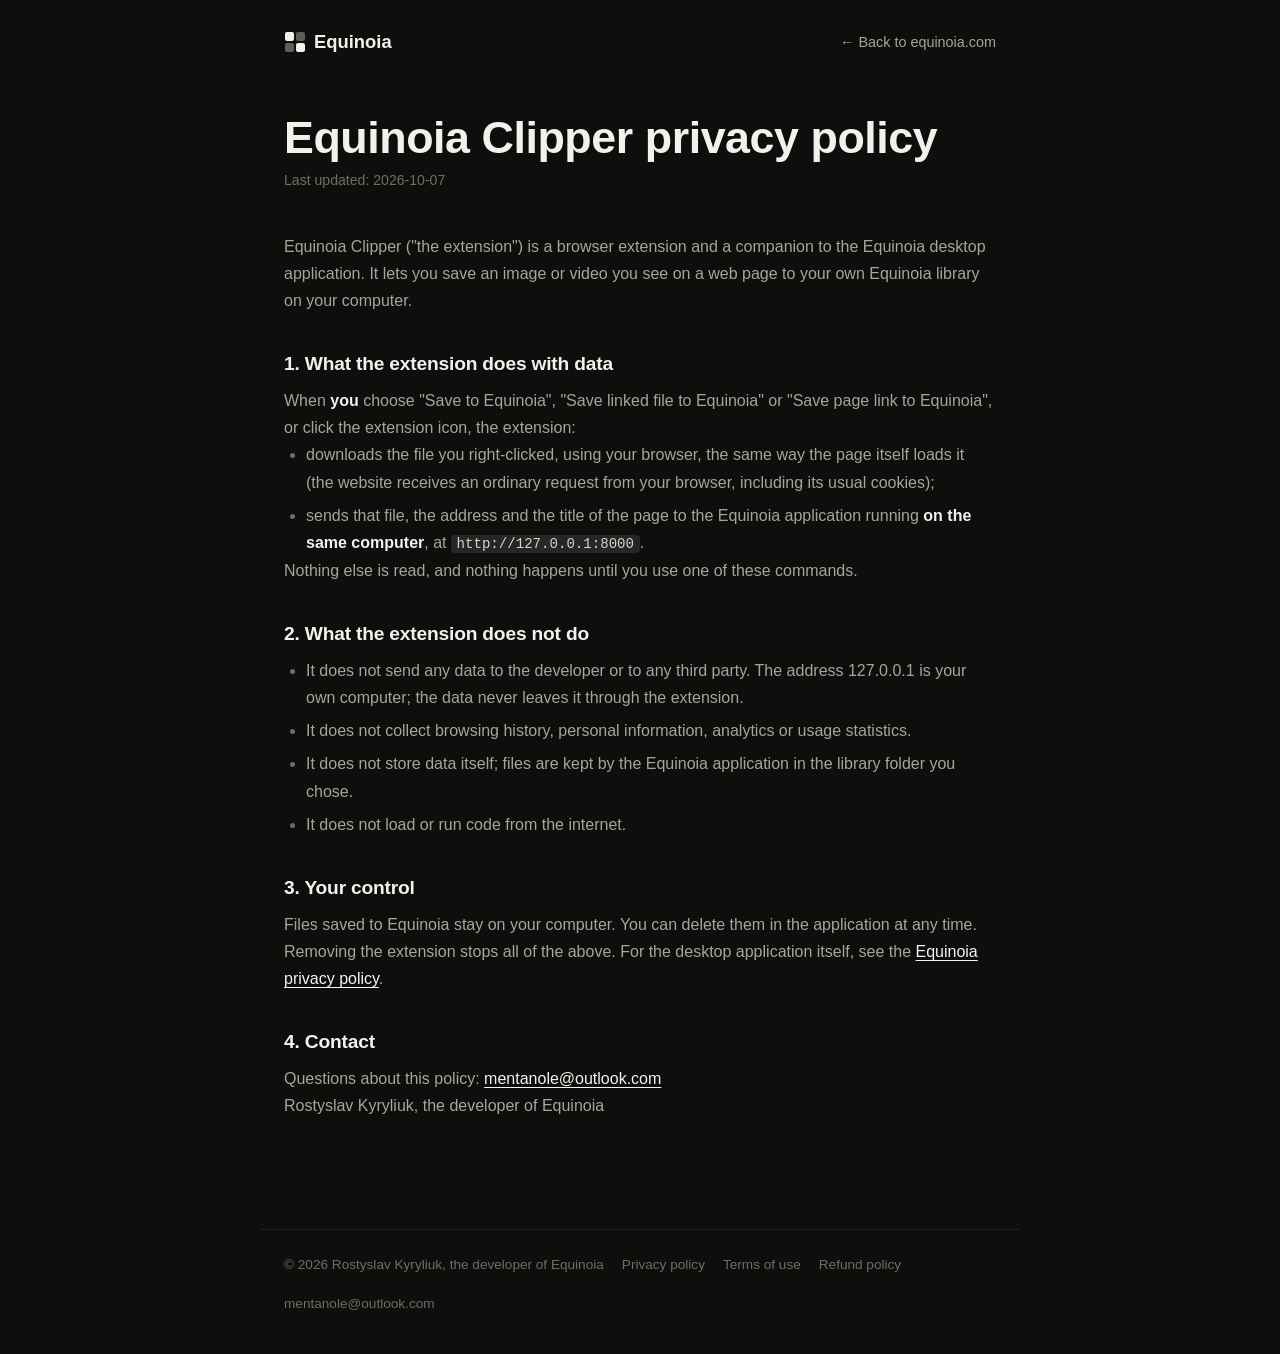
==== privacy-clipper.html @ b9995590 "docs(privacy): add Equinoia Clipper extension privacy policy page" ====
<!DOCTYPE html>
<html lang="en">
<head>
<meta charset="UTF-8">
<meta name="viewport" content="width=device-width, initial-scale=1.0">
<title>Equinoia Clipper privacy policy · Equinoia</title>
<meta name="description" content="Privacy policy of the Equinoia Clipper browser extension: files go only to the Equinoia app on your own computer.">
<link rel="icon" href="assets/favicon.svg" type="image/svg+xml">
<link rel="stylesheet" href="css/styles.css">
</head>
<body>

<header class="legal-top">
  <a href="index.html" class="logo">
      <span class="logo-mark" aria-hidden="true">
        <svg width="22" height="22" viewBox="0 0 22 22" fill="none">
          <rect x="1" y="1" width="9" height="9" rx="2" fill="currentColor"/>
          <rect x="12" y="1" width="9" height="9" rx="2" fill="currentColor" opacity="0.35"/>
          <rect x="1" y="12" width="9" height="9" rx="2" fill="currentColor" opacity="0.35"/>
          <rect x="12" y="12" width="9" height="9" rx="2" fill="currentColor"/>
        </svg>
      </span>
      Equinoia
    </a>
  <a href="index.html" class="back">← Back to equinoia.com</a>
</header>

<main class="legal" id="main">
  <h1>Equinoia Clipper privacy policy</h1>
  <p class="legal-updated">Last updated: 2026-10-07</p>
  <p>Equinoia Clipper (&quot;the extension&quot;) is a browser extension and a companion to the Equinoia desktop application. It lets you save an image or video you see on a web page to your own Equinoia library on your computer.</p>
  <h2>1. What the extension does with data</h2>
  <p>When <strong>you</strong> choose &quot;Save to Equinoia&quot;, &quot;Save linked file to Equinoia&quot; or &quot;Save page link to Equinoia&quot;, or click the extension icon, the extension:</p>
  <ul>
    <li>downloads the file you right-clicked, using your browser, the same way the page itself loads it (the website receives an ordinary request from your browser, including its usual cookies);</li>
    <li>sends that file, the address and the title of the page to the Equinoia application running <strong>on the same computer</strong>, at <code>http://127.0.0.1:8000</code>.</li>
  </ul>
  <p>Nothing else is read, and nothing happens until you use one of these commands.</p>
  <h2>2. What the extension does not do</h2>
  <ul>
    <li>It does not send any data to the developer or to any third party. The address 127.0.0.1 is your own computer; the data never leaves it through the extension.</li>
    <li>It does not collect browsing history, personal information, analytics or usage statistics.</li>
    <li>It does not store data itself; files are kept by the Equinoia application in the library folder you chose.</li>
    <li>It does not load or run code from the internet.</li>
  </ul>
  <h2>3. Your control</h2>
  <p>Files saved to Equinoia stay on your computer. You can delete them in the application at any time. Removing the extension stops all of the above. For the desktop application itself, see the <a href="privacy.html">Equinoia privacy policy</a>.</p>
  <h2>4. Contact</h2>
  <p>Questions about this policy: <a href="mailto:mentanole@outlook.com">mentanole@outlook.com</a><br>Rostyslav Kyryliuk, the developer of Equinoia</p>
</main>

<footer class="legal-foot">
  <span>© 2026 Rostyslav Kyryliuk, the developer of Equinoia</span>
  <a href="privacy.html">Privacy policy</a>
  <a href="terms.html">Terms of use</a>
  <a href="refund.html">Refund policy</a>
  <a href="mailto:mentanole@outlook.com">mentanole@outlook.com</a>
</footer>

</body>
</html>
---- css/styles.css ----
/* ============================================================
   Equinoia — base
   ============================================================ */

:root{
  --bg:            #0E0E0D;
  --bg-alt:        #161614;
  --paper:         #1F1F1C;
  --ink:           #F3F2EE;
  --ink-soft:      #A8A59C;
  --ink-faint:     #706D66;
  --line:          rgba(255,255,255,0.12);
  --line-soft:     rgba(255,255,255,0.07);

  --accent:        #F3F2EE;
  --accent-dark:   #D6D4CC;
  --accent-soft:   rgba(243,242,238,0.10);
  --teal:          #8C8A82;

  --dark-bg:       #000000;
  --dark-bg-alt:   #0C0C0B;
  --cream:         #F3EEE3;
  --cream-soft:    rgba(243,238,227,0.68);

  --radius-s: 6px;
  --radius-m: 12px;
  --radius-l: 20px;
  --radius-xl: 28px;

  --shadow-card: 0 1px 2px rgba(0,0,0,0.4), 0 14px 30px -12px rgba(0,0,0,0.55);
  --shadow-window: 0 30px 80px -20px rgba(0,0,0,0.7), 0 6px 18px -6px rgba(0,0,0,0.5);

  --font-display: -apple-system, BlinkMacSystemFont, "SF Pro Display", "SF Pro Text", "Segoe UI", Roboto, sans-serif;
  --font-body: -apple-system, BlinkMacSystemFont, "SF Pro Text", "Segoe UI", Roboto, sans-serif;

  --container: 1180px;
}

*{ box-sizing: border-box; }
html{ scroll-behavior: smooth; overflow-x: clip; }

body{
  margin:0;
  position: relative;
  overflow-x: clip;
  background: var(--bg);
  color: var(--ink);
  font-family: var(--font-body);
  font-size: 16px;
  line-height: 1.55;
  -webkit-font-smoothing: antialiased;
}

/* subtle paper grain, whole site */
body::before{
  content: "";
  position: fixed;
  inset: 0;
  z-index: 999;
  pointer-events: none;
  opacity: 0.035;
  mix-blend-mode: multiply;
  background-image: url("data:image/svg+xml,%3Csvg xmlns='http://www.w3.org/2000/svg' width='180' height='180'%3E%3Cfilter id='n'%3E%3CfeTurbulence type='fractalNoise' baseFrequency='0.9' numOctaves='2' stitchTiles='stitch'/%3E%3C/filter%3E%3Crect width='100%25' height='100%25' filter='url(%23n)'/%3E%3C/svg%3E");
}

img, svg{ display:block; max-width:100%; }

a{ color: inherit; text-decoration: none; }

h1,h2,h3{
  font-family: var(--font-display);
  font-weight: 600;
  line-height: 1.08;
  letter-spacing: -0.01em;
  margin: 0;
}

p{ margin:0; }

ul{ margin:0; padding:0; list-style:none; }

code{
  font-family: ui-monospace, "SF Mono", Consolas, monospace;
  background: var(--accent-soft);
  color: var(--accent-dark);
  padding: 0.1em 0.4em;
  border-radius: 4px;
  font-size: 0.88em;
}

/* ============================================================
   Intro decode
   ============================================================ */

#intro{
  position: fixed;
  inset: 0;
  z-index: 2000;
  background: var(--dark-bg);
  transition: opacity 0.35s ease;
}
#intro.intro-done{ opacity: 0; pointer-events: none; }
html.no-intro #intro{ display: none; }

#intro-canvas{
  position: absolute;
  inset: 0;
  display: block;
  width: 100%;
  height: 100%;
}

.skip-link{
  position:absolute; left:-999px; top:0;
}
.skip-link:focus{
  left: 8px; top: 8px; z-index: 999;
  background: var(--accent); color: var(--bg);
  padding: 8px 14px; border-radius: 8px;
}

section{ padding: 0; }

/* ============================================================
   Buttons
   ============================================================ */

.btn{
  display: inline-flex;
  align-items: center;
  justify-content: center;
  gap: 8px;
  padding: 12px 22px;
  border-radius: 999px;
  font-size: 0.95rem;
  font-weight: 600;
  border: 1px solid transparent;
  cursor: pointer;
  transition: transform 0.15s ease, background 0.15s ease, border-color 0.15s ease, box-shadow 0.15s ease;
  white-space: nowrap;
}
.btn:active{ transform: translateY(1px); }

.btn-primary{
  background: var(--accent);
  color: var(--bg);
  box-shadow: 0 1px 0 rgba(0,0,0,0.2), 0 10px 20px -10px rgba(0,0,0,0.6);
}
.btn-primary:hover{
  background: var(--accent-dark);
  transform: translateY(-1px);
  box-shadow: 0 1px 0 rgba(0,0,0,0.2), 0 14px 26px -10px rgba(0,0,0,0.65);
}

.btn-outline{
  background: transparent;
  color: var(--ink);
  border-color: var(--line);
}
.btn-outline:hover{ border-color: var(--ink); background: var(--bg-alt); }

.btn-outline-light{
  background: transparent;
  color: var(--cream);
  border-color: rgba(243,238,227,0.35);
}
.btn-outline-light:hover{ border-color: var(--cream); background: rgba(243,238,227,0.08); }

.btn-ghost{
  background: transparent;
  color: var(--ink-soft);
  padding: 10px 6px;
}
.btn-ghost:hover{ color: var(--ink); }

.btn-lg{ padding: 15px 28px; font-size: 1rem; }
.btn-small{ padding: 9px 18px; font-size: 0.88rem; }
.btn-full{ width: 100%; }

/* ============================================================
   Nav
   ============================================================ */

.nav{
  position: sticky;
  top: 0;
  z-index: 100;
  background: transparent;
}

.nav-inner{
  max-width: var(--container);
  margin: 0 auto;
  padding: 14px 24px;
  display: flex;
  align-items: center;
  gap: 32px;
  mix-blend-mode: difference;
}

.logo{
  display: flex;
  align-items: center;
  gap: 8px;
  font-family: var(--font-display);
  font-weight: 600;
  font-size: 1.15rem;
  color: var(--ink);
  margin-right: auto;
}
.logo-mark{ color: var(--accent); display:flex; }

.nav-actions{ display: flex; align-items: center; gap: 6px; }

.nav-toggle{
  display: none;
  flex-direction: column;
  gap: 4px;
  background: none;
  border: none;
  padding: 8px;
  cursor: pointer;
}
.nav-toggle span{
  width: 20px; height: 2px; background: var(--ink); border-radius: 2px;
}

.mobile-menu{
  display: none;
  flex-direction: column;
  gap: 14px;
  padding: 4px 24px 20px;
  font-weight: 500;
  background: var(--dark-bg);
}

/* ============================================================
   Side switcher — vertical section indicator
   ============================================================ */

.side-switcher{
  position: fixed;
  left: 28px;
  top: 50%;
  transform: translateY(-50%);
  z-index: 90;
  height: 96px;
  overflow: hidden;
  -webkit-mask-image: linear-gradient(to bottom, transparent 0%, black 28%, black 72%, transparent 100%);
  mask-image: linear-gradient(to bottom, transparent 0%, black 28%, black 72%, transparent 100%);
  transition: height 0.45s cubic-bezier(0.16,1,0.3,1), -webkit-mask-image 0.3s ease, mask-image 0.3s ease;
}
.side-switcher.is-hovering{
  height: 208px;
  -webkit-mask-image: linear-gradient(to bottom, transparent 0%, black 10%, black 90%, transparent 100%);
  mask-image: linear-gradient(to bottom, transparent 0%, black 10%, black 90%, transparent 100%);
}
.side-switcher-track{
  display: flex;
  flex-direction: column;
  align-items: flex-start;
  transition: transform 0.4s cubic-bezier(0.16,1,0.3,1);
}
.side-switcher-track li{
  height: calc(32px * var(--mag, 1));
  display: flex;
  align-items: center;
  transition: height 0.15s ease-out;
}
.side-switcher-track a{
  font-size: calc(0.78rem + 0.34rem * var(--reveal, 0));
  font-weight: 600;
  color: var(--ink-faint);
  opacity: calc(0.5 + 0.5 * var(--reveal, 0));
  white-space: nowrap;
  transform: translateX(calc(var(--reveal, 0) * 8px));
  transform-origin: left center;
  transition: color 0.3s ease, font-size 0.15s ease-out, opacity 0.3s ease, font-weight 0.3s ease, transform 0.15s ease-out;
}
.side-switcher:not(.is-hovering) .side-switcher-track li.is-adjacent a{
  color: var(--ink-soft);
  opacity: 0.8;
}
.side-switcher:not(.is-hovering) .side-switcher-track li.is-active a{
  color: var(--ink);
  font-size: 1rem;
  font-weight: 700;
  opacity: 1;
}
.side-switcher.is-hovering .side-switcher-track a{
  color: color-mix(in srgb, var(--ink-faint) calc(100% - var(--reveal, 0) * 100%), var(--ink) calc(var(--reveal, 0) * 100%));
}

/* ============================================================
   Hero
   ============================================================ */

.hero{
  position: relative;
  min-height: 92vh;
  display: flex;
  align-items: center;
  justify-content: center;
  overflow: hidden;
  background: var(--dark-bg);
  padding: 100px 24px;
}

.hero-sphere{
  position: absolute;
  inset: 0;
  width: 100%;
  height: 100%;
  display: block;
}

.hero-content{
  position: relative;
  z-index: 1;
  max-width: 640px;
  text-align: center;
  display: flex;
  flex-direction: column;
  align-items: center;
}

.hero h1{
  font-size: clamp(2.1rem, 5vw, 3.4rem);
  color: var(--cream);
  letter-spacing: -0.02em;
  margin-bottom: 22px;
}

.hero .hero-sub{
  max-width: 460px;
  margin-bottom: 34px;
}

.hero-sub{
  font-size: 1.12rem;
  color: var(--ink-soft);
}

.hero-actions{
  display: flex;
  gap: 14px;
  justify-content: center;
  flex-wrap: wrap;
}

/* small color swatches reused inside feature-row visuals (palette search mock) */

.tile{
  border-radius: 8px;
  overflow: hidden;
  position: relative;
}
.t-shot{
  background: linear-gradient(150deg, hsl(var(--h,20) 45% 78%), hsl(var(--h2,200) 40% 55%));
}
.t-texture{
  background:
    radial-gradient(circle at 20% 20%, rgba(255,255,255,0.5), transparent 40%),
    linear-gradient(160deg, #C9BFA6, #8C8677);
}

/* ============================================================
   Trust strip
   ============================================================ */

.strip{
  border-top: 1px solid var(--line-soft);
  border-bottom: 1px solid var(--line-soft);
  margin-top: 90px;
}
.strip-inner{
  max-width: var(--container);
  margin: 0 auto;
  padding: 20px 24px;
  display: flex;
  gap: 26px;
  flex-wrap: wrap;
  align-items: center;
  font-size: 0.85rem;
  color: var(--ink-faint);
}
.strip-item{ color: var(--ink-soft); font-weight: 600; }

/* ============================================================
   Feature rows
   ============================================================ */

.feature-row{
  max-width: var(--container);
  margin: 0 auto;
  padding: 110px 24px;
  display: grid;
  grid-template-columns: 1fr 1fr;
  gap: 64px;
  align-items: center;
}
.feature-row.reverse{ padding-top: 0; }
.feature-row.reverse .feature-copy{ order: 2; }
.feature-row.reverse .feature-visual{ order: 1; }

.kicker{
  font-size: 0.8rem;
  font-weight: 700;
  letter-spacing: 0.06em;
  text-transform: uppercase;
  color: var(--accent-dark);
  margin-bottom: 14px;
}
.kicker-light{ color: var(--accent-soft); }

.feature-copy h2{ font-size: clamp(1.7rem, 3vw, 2.3rem); margin-bottom: 18px; }
.feature-copy p{ color: var(--ink-soft); font-size: 1.04rem; margin-bottom: 22px; }

.check-list{ display: flex; flex-direction: column; gap: 11px; }
.check-list li{
  position: relative;
  padding-left: 26px;
  font-size: 0.95rem;
  color: var(--ink-soft);
}
.check-list li::before{
  content: "";
  position: absolute;
  left: 0; top: 6px;
  width: 15px; height: 15px;
  border-radius: 50%;
  background: var(--accent-soft);
  box-shadow: inset 0 0 0 4px var(--accent);
}
.check-list-light li::before{
  background: rgba(243,238,227,0.16);
  box-shadow: inset 0 0 0 4px var(--cream);
}
.check-list-light li{ color: var(--cream-soft); }

/* feature 1 visual — import card */

.import-card{
  background: var(--paper);
  border: 1px solid var(--line);
  border-radius: var(--radius-l);
  padding: 30px;
  box-shadow: var(--shadow-card);
  display: flex;
  align-items: center;
  gap: 18px;
  transition: transform 0.3s cubic-bezier(0.16,1,0.3,1), box-shadow 0.3s ease;
}
.import-card:hover{
  transform: translateY(-4px);
  box-shadow: 0 4px 8px rgba(0,0,0,0.3), 0 22px 40px -16px rgba(0,0,0,0.5);
}
.import-source{ flex: 1; }
.browser-chrome{
  background: #161614;
  border-radius: 8px 8px 0 0;
  padding: 8px 10px;
  display: flex;
  align-items: center;
  gap: 10px;
}
.browser-dots{ display: flex; gap: 5px; }
.browser-dots span{ width: 7px; height: 7px; border-radius: 50%; background: rgba(255,255,255,0.18); }
.browser-url{
  font-size: 0.68rem;
  color: var(--ink-faint);
  background: var(--paper);
  border-radius: 4px;
  padding: 3px 8px;
  flex: 1;
}
.browser-thumb{
  height: 120px;
  border-radius: 0 0 8px 8px;
}
.import-arrow{ color: var(--accent); flex: none; }
.import-target{
  flex: none;
  display: flex;
  flex-direction: column;
  align-items: center;
  gap: 10px;
  padding: 18px 16px;
  border-radius: var(--radius-m);
  background: var(--bg-alt);
}
.target-icon{
  width: 46px; height: 46px;
  border-radius: 12px;
  background: var(--paper);
  border: 1px solid var(--line);
  display: flex; align-items: center; justify-content: center;
  color: var(--accent);
}
.import-target span{ font-size: 0.72rem; font-weight: 600; color: var(--ink-soft); text-align: center; }

/* feature 2 visual — palette / search mock */

.palette-mock{
  background: var(--paper);
  border: 1px solid var(--line);
  border-radius: var(--radius-l);
  box-shadow: var(--shadow-card);
  overflow: hidden;
  transition: transform 0.3s cubic-bezier(0.16,1,0.3,1), box-shadow 0.3s ease;
}
.palette-mock:hover{
  transform: translateY(-4px);
  box-shadow: 0 4px 8px rgba(0,0,0,0.3), 0 22px 40px -16px rgba(0,0,0,0.5);
}
.palette-input{
  display: flex;
  align-items: center;
  gap: 10px;
  padding: 18px 20px;
  border-bottom: 1px solid var(--line-soft);
  font-size: 0.95rem;
  color: var(--ink);
  font-weight: 500;
}
.palette-input svg{ color: var(--ink-faint); }
.cursor{
  width: 2px; height: 16px;
  background: var(--accent);
  animation: blink 1.1s steps(1) infinite;
}
@keyframes blink{ 50%{ opacity: 0; } }

.palette-results{ padding: 10px 12px 16px; }
.palette-row{
  display: flex;
  align-items: center;
  gap: 12px;
  padding: 8px 8px;
  border-radius: 8px;
}
.palette-row:hover{ background: var(--bg-alt); }
.pr-name{ font-size: 0.86rem; color: var(--ink); flex: 1; }
.pr-tag{
  font-size: 0.66rem;
  font-weight: 600;
  color: var(--teal);
  background: rgba(255,255,255,0.08);
  padding: 3px 8px;
  border-radius: 999px;
}
.palette-count{
  margin-top: 8px;
  padding: 8px 8px 0;
  font-size: 0.76rem;
  color: var(--ink-faint);
}

/* ============================================================
   Stats
   ============================================================ */

.stats{
  max-width: var(--container);
  margin: 0 auto;
  padding: 40px 24px 120px;
  text-align: center;
}
.stats-head{ max-width: 620px; margin: 0 auto 56px; }
.stats-head h2{ font-size: clamp(1.7rem, 3vw, 2.2rem); margin-bottom: 14px; }
.stats-head p{ color: var(--ink-soft); font-size: 1.04rem; }

.stats-grid{
  display: grid;
  grid-template-columns: repeat(4, 1fr);
  gap: 28px;
}
.stat{
  display: flex;
  flex-direction: column;
  gap: 6px;
  padding: 26px 12px;
  border-radius: var(--radius-m);
  border: 1px solid var(--line-soft);
  background: var(--paper);
  transition: transform 0.25s ease, box-shadow 0.25s ease, border-color 0.25s ease;
}
.stat:hover{
  transform: translateY(-3px);
  border-color: var(--line);
  box-shadow: var(--shadow-card);
}
.stat-num{
  font-family: var(--font-display);
  font-size: 2.1rem;
  font-weight: 600;
  color: var(--accent-dark);
}
.stat-label{ font-size: 0.88rem; color: var(--ink-soft); }

/* ============================================================
   Privacy / dark section
   ============================================================ */

.privacy{
  background: var(--dark-bg);
  color: var(--cream);
  padding: 120px 24px;
  background-image: radial-gradient(circle at 12% 20%, rgba(255,255,255,0.06), transparent 45%);
}
.privacy-inner{
  max-width: var(--container);
  margin: 0 auto;
  display: grid;
  grid-template-columns: 1fr 1fr;
  gap: 64px;
  align-items: center;
}
.privacy h2{ color: var(--cream); font-size: clamp(1.7rem, 3vw, 2.3rem); margin-bottom: 18px; }
.privacy-copy p{ color: var(--cream-soft); font-size: 1.04rem; margin-bottom: 22px; }

.filetree{
  background: var(--dark-bg-alt);
  border: 1px solid rgba(243,238,227,0.1);
  border-radius: var(--radius-l);
  overflow: hidden;
  transition: transform 0.3s cubic-bezier(0.16,1,0.3,1), border-color 0.3s ease;
}
.filetree:hover{
  transform: translateY(-3px);
  border-color: rgba(243,238,227,0.2);
}
.filetree-list li{ transition: background 0.15s ease; }
.filetree-list li:hover{ background: rgba(243,238,227,0.06); }
.filetree-header{
  display: flex;
  align-items: center;
  gap: 8px;
  padding: 14px 18px;
  font-size: 0.78rem;
  color: var(--cream-soft);
  border-bottom: 1px solid rgba(243,238,227,0.08);
}
.filetree-header svg{ color: var(--accent); }
.filetree-list{ padding: 14px 10px; display: flex; flex-direction: column; gap: 3px; }
.filetree-list li{
  display: flex;
  align-items: center;
  gap: 9px;
  font-size: 0.84rem;
  color: var(--cream-soft);
  padding: 6px 8px;
  border-radius: 6px;
}
.filetree-list li.ft-nested{ padding-left: 30px; color: rgba(243,238,227,0.55); font-size: 0.8rem; }
.ft-meta{ margin-left: auto; color: rgba(243,238,227,0.4); font-size: 0.74rem; }
.ft-icon{ width: 12px; height: 12px; border-radius: 3px; flex: none; }
.ft-folder{ background: var(--accent); }
.ft-img{ background: var(--teal); }
.ft-db{ background: rgba(243,238,227,0.35); }

/* ============================================================
   Pricing
   ============================================================ */

.pricing{
  max-width: var(--container);
  margin: 0 auto;
  padding: 120px 24px 100px;
}
.pricing-head{ text-align: center; max-width: 560px; margin: 0 auto 50px; }
.pricing-head h2{ font-size: clamp(1.8rem, 3.2vw, 2.4rem); margin: 12px 0; }
.pricing-head p{ color: var(--ink-soft); font-size: 1.05rem; }

.pricing-grid{
  display: grid;
  grid-template-columns: repeat(2, minmax(0, 380px));
  gap: 28px;
  justify-content: center;
}

.price-card{
  background: var(--paper);
  border: 1px solid var(--line);
  border-radius: var(--radius-l);
  padding: 34px;
  position: relative;
  box-shadow: var(--shadow-card);
  transition: transform 0.3s cubic-bezier(0.16,1,0.3,1), box-shadow 0.3s ease;
}
.price-card:hover{
  transform: translateY(-4px);
  box-shadow: 0 4px 8px rgba(0,0,0,0.3), 0 24px 48px -18px rgba(0,0,0,0.5);
}
.price-card-highlight{
  border-color: var(--accent);
  box-shadow: 0 1px 2px rgba(0,0,0,0.3), 0 24px 48px -20px rgba(243,242,238,0.14);
}
.price-card-highlight:hover{
  box-shadow: 0 4px 8px rgba(0,0,0,0.35), 0 30px 56px -18px rgba(243,242,238,0.18);
}
.price-ribbon{
  position: absolute;
  top: -13px; left: 34px;
  background: var(--accent);
  color: var(--bg);
  font-size: 0.7rem;
  font-weight: 700;
  padding: 5px 12px;
  border-radius: 999px;
}
.price-name{ font-size: 0.92rem; font-weight: 600; color: var(--ink-soft); margin-bottom: 10px; }
.price-amount{
  font-family: var(--font-display);
  font-size: 2.6rem;
  font-weight: 600;
  margin-bottom: 6px;
}
.price-period{ font-size: 0.9rem; font-weight: 500; color: var(--ink-faint); margin-left: 6px; }
.price-sub{ color: var(--ink-soft); font-size: 0.92rem; margin-bottom: 24px; }
.price-features{ margin-top: 26px; display: flex; flex-direction: column; gap: 11px; }
.price-features li{
  position: relative;
  padding-left: 22px;
  font-size: 0.9rem;
  color: var(--ink-soft);
}
.price-features li::before{
  content: "✓";
  position: absolute; left: 0; top: 0;
  color: var(--accent);
  font-weight: 700;
  font-size: 0.82rem;
}

.pricing-footnote{
  text-align: center;
  margin-top: 30px;
  font-size: 0.85rem;
  color: var(--ink-faint);
}

/* ============================================================
   FAQ
   ============================================================ */

.faq{
  max-width: 780px;
  margin: 0 auto;
  padding: 40px 24px 130px;
}
.faq-head{ text-align: center; margin-bottom: 40px; }
.faq-head h2{ font-size: clamp(1.8rem, 3.2vw, 2.3rem); margin-top: 10px; }

.faq-list{ display: flex; flex-direction: column; gap: 10px; }

.faq-item{
  border: 1px solid var(--line);
  border-radius: var(--radius-m);
  background: var(--paper);
  padding: 4px 22px;
  transition: border-color 0.2s ease, box-shadow 0.2s ease;
}
.faq-item:hover{
  border-color: rgba(255,255,255,0.22);
  box-shadow: var(--shadow-card);
}
.faq-item summary{
  cursor: pointer;
  list-style: none;
  padding: 18px 0;
  font-weight: 600;
  font-size: 1rem;
  display: flex;
  justify-content: space-between;
  align-items: center;
  gap: 12px;
}
.faq-item summary::-webkit-details-marker{ display: none; }
.chevron{ color: var(--ink-faint); transition: transform 0.2s ease; flex: none; }
.faq-item[open] .chevron{ transform: rotate(180deg); }
.faq-body{
  padding: 0 0 20px;
  color: var(--ink-soft);
  font-size: 0.95rem;
  max-width: 640px;
}

/* ============================================================
   Final CTA
   ============================================================ */

.cta-band{
  background: var(--dark-bg);
  color: var(--cream);
  padding: 100px 24px;
  text-align: center;
}
.cta-inner{ max-width: 620px; margin: 0 auto; }
.cta-inner h2{ color: var(--cream); font-size: clamp(1.9rem, 3.6vw, 2.6rem); margin-bottom: 16px; }
.cta-inner p{ color: var(--cream-soft); font-size: 1.05rem; margin-bottom: 8px; }

/* ============================================================
   Footer
   ============================================================ */

.footer{
  background: var(--bg-alt);
  border-top: 1px solid var(--line);
}
.footer-inner{
  max-width: var(--container);
  margin: 0 auto;
  padding: 64px 24px 40px;
  display: grid;
  grid-template-columns: 1.4fr 2fr;
  gap: 40px;
}
.footer-brand p{ margin-top: 12px; color: var(--ink-faint); font-size: 0.9rem; max-width: 260px; }
.footer-cols{ display: grid; grid-template-columns: repeat(3, 1fr); gap: 24px; }
.footer-col{ display: flex; flex-direction: column; gap: 12px; }
.footer-heading{ font-size: 0.78rem; font-weight: 700; text-transform: uppercase; letter-spacing: 0.05em; color: var(--ink-faint); margin-bottom: 4px; }
.footer-col a{ font-size: 0.9rem; color: var(--ink-soft); }
.footer-col a:hover{ color: var(--ink); }

.footer-bottom{
  max-width: var(--container);
  margin: 0 auto;
  padding: 20px 24px 32px;
  display: flex;
  justify-content: space-between;
  font-size: 0.82rem;
  color: var(--ink-faint);
  border-top: 1px solid var(--line-soft);
}

/* ============================================================
   Reveal animation
   ============================================================ */

.reveal{
  opacity: 0;
  transform: translateY(16px);
  transition: opacity 0.7s cubic-bezier(0.16,1,0.3,1), transform 0.7s cubic-bezier(0.16,1,0.3,1);
}
.reveal.is-visible{ opacity: 1; transform: translateY(0); }

@media (prefers-reduced-motion: reduce){
  .reveal{ opacity: 1; transform: none; transition: none; }
  .cursor{ animation: none; }
}

/* ============================================================
   Responsive
   ============================================================ */

@media (max-width: 980px){
  .feature-row{ grid-template-columns: 1fr; gap: 40px; padding: 80px 24px; }
  .feature-row.reverse{ padding-top: 0; }
  .feature-row.reverse .feature-copy{ order: 1; }
  .feature-row.reverse .feature-visual{ order: 2; }
  .privacy-inner{ grid-template-columns: 1fr; gap: 44px; }
  .stats-grid{ grid-template-columns: repeat(2, 1fr); }
  .footer-inner{ grid-template-columns: 1fr; }
}

@media (max-width: 900px){
  .side-switcher{ display: none; }
}

@media (min-width: 901px){
  /* reserve room so the fixed side switcher never overlaps left-aligned copy */
  .strip-inner,
  .feature-row,
  .stats,
  .privacy,
  .pricing,
  .footer-inner,
  .footer-bottom{
    padding-left: 140px;
  }
}

@media (max-width: 760px){
  .nav-actions{ display: none; }
  .nav-toggle{ display: flex; }
  .mobile-menu.open{ display: flex; }
  .hero{ padding: 48px 24px; min-height: 84vh; }
  .import-card{ flex-direction: column; }
  .pricing-grid{ grid-template-columns: 1fr; }
  .footer-cols{ grid-template-columns: 1fr 1fr; }
  .footer-bottom{ flex-direction: column; gap: 6px; }
}

@media (max-width: 520px){
  .stats-grid{ grid-template-columns: 1fr 1fr; }
  .hero-actions{ flex-direction: column; align-items: stretch; }
  .hero-actions .btn{ width: 100%; }
}

/* ============================================================
   LEGAL PAGES (privacy.html, terms.html, refund.html)
   ============================================================ */

.legal-top{
  max-width: 760px;
  margin: 0 auto;
  padding: 28px 24px 0;
  display: flex;
  align-items: center;
  justify-content: space-between;
  gap: 16px;
}
.legal-top .back{ color: var(--ink-soft); font-size: 0.9rem; }
.legal-top .back:hover{ color: var(--ink); }

.legal{
  max-width: 760px;
  margin: 0 auto;
  padding: 56px 24px 110px;
}
.legal h1{ font-size: clamp(2rem, 4.4vw, 2.8rem); margin: 0 0 8px; }
.legal .legal-updated{ color: var(--ink-faint); font-size: 0.88rem; margin: 0 0 40px; }
.legal h2{ font-size: 1.2rem; margin: 40px 0 12px; }
.legal p, .legal li{ color: var(--ink-soft); line-height: 1.7; }
.legal ul, .legal ol{ padding-left: 22px; display: flex; flex-direction: column; gap: 6px; list-style: disc; }
.legal li::marker{ color: var(--ink-faint); }
.legal a{ color: var(--ink); text-decoration: underline; text-underline-offset: 3px; }
.legal strong{ color: var(--ink); font-weight: 600; }
.legal-note{
  margin-top: 44px;
  padding: 18px 20px;
  border: 1px solid var(--line);
  border-radius: var(--radius-m);
  background: var(--paper);
  font-size: 0.92rem;
}
.legal-foot{
  max-width: 760px;
  margin: 0 auto;
  padding: 24px 24px 40px;
  border-top: 1px solid var(--line-soft);
  display: flex;
  flex-wrap: wrap;
  gap: 18px;
  font-size: 0.85rem;
  color: var(--ink-faint);
}
.legal-foot a:hover{ color: var(--ink); }

/* buy button until checkout is connected */
.btn[aria-disabled="true"]{ opacity: 0.55; pointer-events: none; }
.pricing-footnote a{ color: var(--ink-soft); text-decoration: underline; text-underline-offset: 3px; }
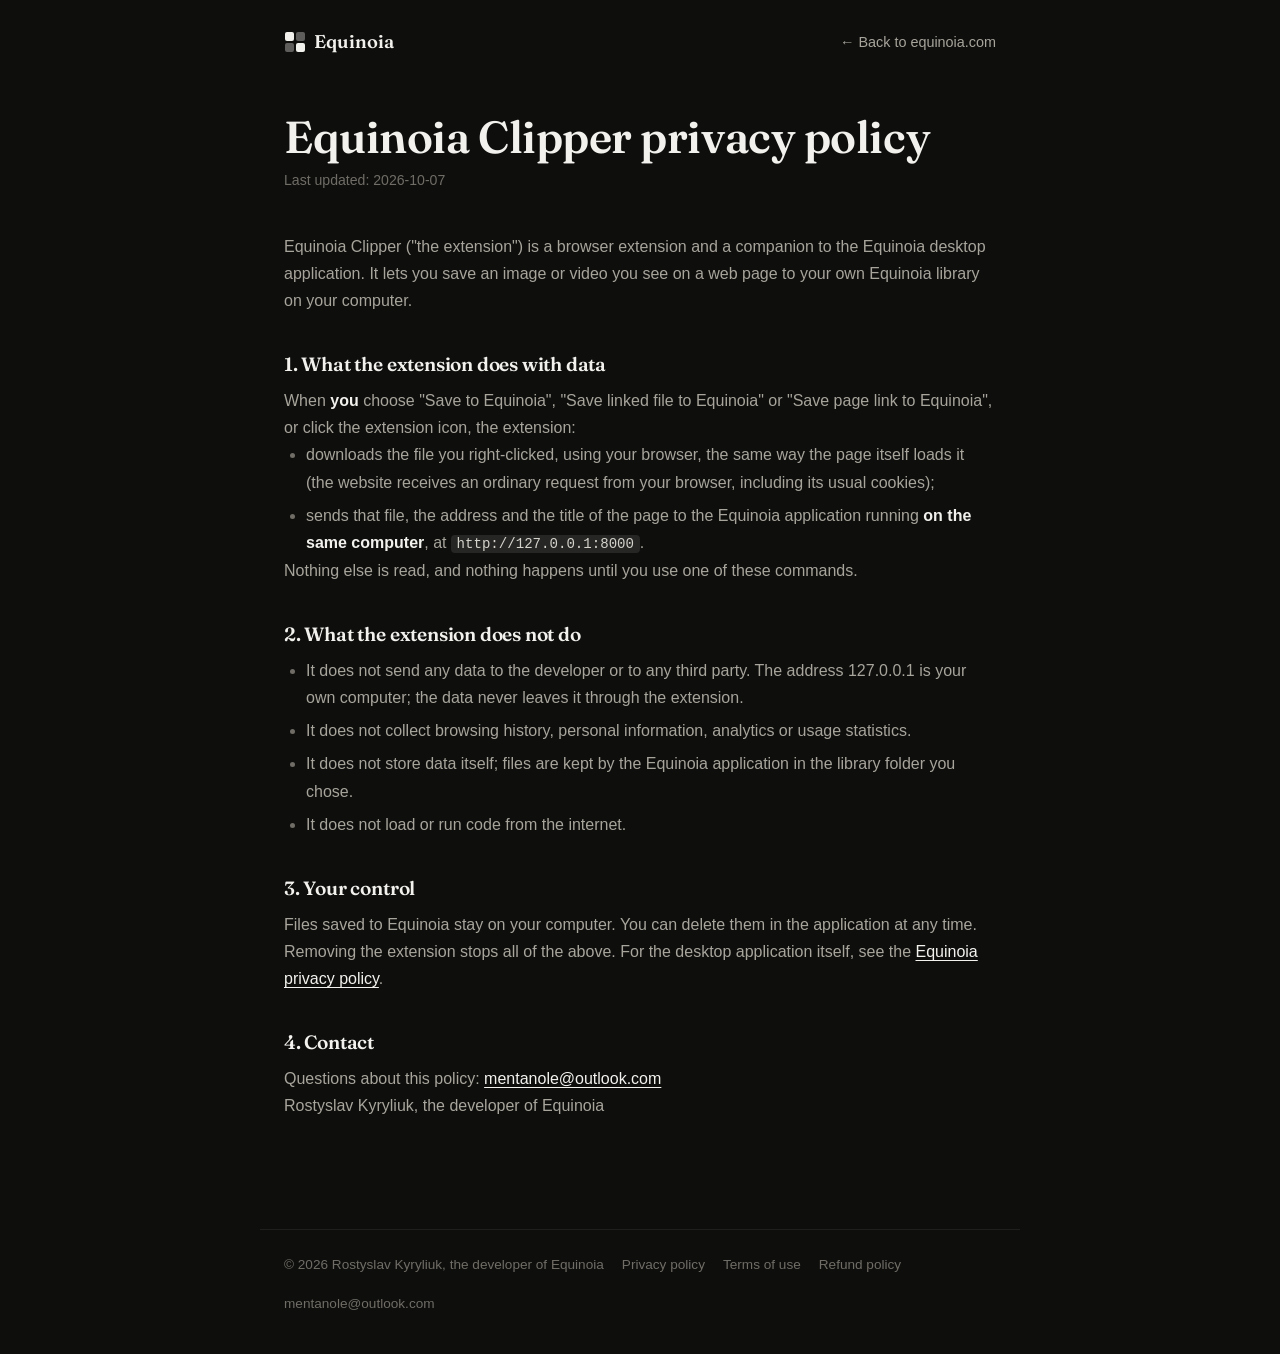
==== commit b447a40a: "feat(hero): show the app window, add CTAs and Fraunces headlines - Hero now shows the app-window moc" ====
--- a/privacy-clipper.html
+++ b/privacy-clipper.html
@@ -6,6 +6,9 @@
 <title>Equinoia Clipper privacy policy · Equinoia</title>
 <meta name="description" content="Privacy policy of the Equinoia Clipper browser extension: files go only to the Equinoia app on your own computer.">
 <link rel="icon" href="assets/favicon.svg" type="image/svg+xml">
+<link rel="preconnect" href="https://fonts.googleapis.com">
+<link rel="preconnect" href="https://fonts.gstatic.com" crossorigin>
+<link href="https://fonts.googleapis.com/css2?family=Fraunces:opsz,wght@9..144,500;9..144,600&display=swap" rel="stylesheet">
 <link rel="stylesheet" href="css/styles.css">
 </head>
 <body>
--- a/css/styles.css
+++ b/css/styles.css
@@ -30,7 +30,7 @@
   --shadow-card: 0 1px 2px rgba(0,0,0,0.4), 0 14px 30px -12px rgba(0,0,0,0.55);
   --shadow-window: 0 30px 80px -20px rgba(0,0,0,0.7), 0 6px 18px -6px rgba(0,0,0,0.5);
 
-  --font-display: -apple-system, BlinkMacSystemFont, "SF Pro Display", "SF Pro Text", "Segoe UI", Roboto, sans-serif;
+  --font-display: "Fraunces", "Iowan Old Style", Georgia, serif;
   --font-body: -apple-system, BlinkMacSystemFont, "SF Pro Text", "Segoe UI", Roboto, sans-serif;
 
   --container: 1180px;
@@ -297,13 +297,18 @@
 
 .hero{
   position: relative;
-  min-height: 92vh;
-  display: flex;
-  align-items: center;
-  justify-content: center;
   overflow: hidden;
   background: var(--dark-bg);
-  padding: 100px 24px;
+  padding: 0 24px 40px;
+}
+
+.hero-stage{
+  position: relative;
+  min-height: min(80vh, 800px);
+  display: flex;
+  align-items: center;
+  justify-content: center;
+  padding: 72px 0 130px;
 }
 
 .hero-sphere{
@@ -317,23 +322,49 @@
 .hero-content{
   position: relative;
   z-index: 1;
-  max-width: 640px;
+  max-width: 900px;
   text-align: center;
   display: flex;
   flex-direction: column;
   align-items: center;
 }
 
+.hero-tag{
+  display: inline-flex;
+  align-items: center;
+  gap: 9px;
+  margin: 0 0 26px;
+  padding: 7px 14px;
+  border: 1px solid var(--line);
+  border-radius: 999px;
+  background: rgba(14,14,13,0.7);
+  backdrop-filter: blur(6px);
+  font-size: 0.8rem;
+  font-weight: 600;
+  letter-spacing: 0.02em;
+  color: var(--ink-soft);
+}
+.tag-dot{
+  width: 6px;
+  height: 6px;
+  border-radius: 50%;
+  background: var(--accent);
+  box-shadow: 0 0 0 4px var(--accent-soft);
+}
+
 .hero h1{
-  font-size: clamp(2.1rem, 5vw, 3.4rem);
+  font-size: clamp(2.4rem, 5.6vw, 4.2rem);
+  line-height: 1.04;
   color: var(--cream);
-  letter-spacing: -0.02em;
+  letter-spacing: -0.015em;
   margin-bottom: 22px;
+  text-shadow: 0 2px 30px rgba(0,0,0,0.85);
 }
 
 .hero .hero-sub{
-  max-width: 460px;
+  max-width: 540px;
   margin-bottom: 34px;
+  text-shadow: 0 1px 16px rgba(0,0,0,0.9);
 }
 
 .hero-sub{
@@ -346,6 +377,189 @@
   gap: 14px;
   justify-content: center;
   flex-wrap: wrap;
+}
+
+/* app window mockup: sits over the lower edge of the sphere */
+
+.hero-shot{
+  position: relative;
+  z-index: 1;
+  max-width: 1080px;
+  margin: -110px auto 0;
+}
+
+.app-window{
+  border-radius: 14px;
+  overflow: hidden;
+  background: var(--bg);
+  border: 1px solid var(--line);
+  box-shadow: var(--shadow-window), 0 0 0 8px rgba(243,242,238,0.03);
+}
+
+.app-titlebar{
+  display: flex;
+  align-items: center;
+  justify-content: space-between;
+  padding: 7px 6px 7px 14px;
+  background: var(--bg-alt);
+  border-bottom: 1px solid var(--line-soft);
+}
+.app-title{
+  display: flex;
+  align-items: center;
+  gap: 8px;
+  font-size: 0.78rem;
+  font-weight: 500;
+  color: var(--ink-soft);
+}
+.app-title svg{ color: var(--accent); }
+
+.win-controls{ display: flex; align-items: center; }
+.wc{
+  width: 40px;
+  height: 26px;
+  display: flex;
+  align-items: center;
+  justify-content: center;
+  font-size: 0.72rem;
+  color: var(--ink-faint);
+}
+.wc-close{ font-size: 0.85rem; }
+
+.app-body{
+  display: grid;
+  grid-template-columns: 220px 1fr;
+  height: 480px;
+  background: var(--paper);
+}
+
+.app-sidebar{
+  border-right: 1px solid var(--line-soft);
+  padding: 16px 14px;
+  background: var(--bg-alt);
+  display: flex;
+  flex-direction: column;
+  gap: 20px;
+  text-align: left;
+}
+
+.sidebar-search{
+  display: flex;
+  align-items: center;
+  gap: 8px;
+  font-size: 0.76rem;
+  white-space: nowrap;
+  color: var(--ink-faint);
+  background: var(--paper);
+  border: 1px solid var(--line);
+  border-radius: 7px;
+  padding: 7px 10px;
+}
+
+.sidebar-label{
+  font-size: 0.66rem;
+  font-weight: 700;
+  letter-spacing: 0.06em;
+  text-transform: uppercase;
+  color: var(--ink-faint);
+  margin: 0 0 8px;
+}
+
+.sidebar-group ul{ display: flex; flex-direction: column; gap: 4px; }
+.sidebar-group li{
+  font-size: 0.8rem;
+  color: var(--ink-soft);
+  padding: 5px 8px;
+  border-radius: 6px;
+  display: flex;
+  justify-content: space-between;
+}
+.sidebar-group li.active{
+  background: var(--accent-soft);
+  color: var(--accent-dark);
+  font-weight: 600;
+}
+.sidebar-group li .count{ color: var(--ink-faint); font-weight: 400; }
+
+.tag-pills{ display: flex; flex-wrap: wrap; gap: 6px; }
+.tag-pills span{
+  font-size: 0.68rem;
+  padding: 4px 9px;
+  border-radius: 999px;
+  background: var(--paper);
+  color: var(--ink-soft);
+}
+
+.app-main{
+  padding: 16px 18px 0;
+  display: flex;
+  flex-direction: column;
+  gap: 12px;
+  min-width: 0;
+  overflow: hidden;
+  /* tiles run off the bottom edge like a scrolled library */
+  -webkit-mask-image: linear-gradient(to bottom, #000 78%, transparent);
+          mask-image: linear-gradient(to bottom, #000 78%, transparent);
+}
+
+.grid-toolbar{
+  display: flex;
+  justify-content: space-between;
+  align-items: center;
+  font-size: 0.8rem;
+  font-weight: 600;
+  color: var(--ink);
+}
+.grid-toolbar .dim{ color: var(--ink-faint); font-weight: 400; }
+
+.tile-grid{
+  display: grid;
+  grid-template-columns: repeat(5, 1fr);
+  grid-auto-rows: 8px;
+  grid-auto-flow: dense;
+  gap: 10px;
+}
+.span-a{ grid-row-end: span 15; }
+.span-b{ grid-row-end: span 20; }
+.span-c{ grid-row-end: span 26; }
+
+.t-palette{ display: flex; align-items: stretch; }
+.t-palette i{ flex: 1; background: var(--c); }
+.t-ui{
+  background: #181815;
+  border: 1px solid var(--line-soft);
+  padding: 12px;
+  display: flex;
+  flex-direction: column;
+  gap: 8px;
+}
+.t-ui span{
+  height: 8px;
+  border-radius: 3px;
+  background: var(--line);
+}
+.t-ui span.short{ width: 55%; }
+.t-type{
+  background: var(--accent);
+  color: var(--bg);
+  display: flex;
+  align-items: center;
+  justify-content: center;
+  font-family: var(--font-display);
+  font-size: 2.2rem;
+  font-weight: 500;
+}
+.tile.is-selected{
+  outline: 2px solid var(--accent);
+  outline-offset: 2px;
+}
+
+.app-window-caption{
+  text-align: center;
+  font-size: 0.85rem;
+  color: var(--ink-faint);
+  margin: 18px auto 0;
+  max-width: 460px;
 }
 
 /* small color swatches reused inside feature-row visuals (palette search mock) */
@@ -885,7 +1099,11 @@
   .nav-actions{ display: none; }
   .nav-toggle{ display: flex; }
   .mobile-menu.open{ display: flex; }
-  .hero{ padding: 48px 24px; min-height: 84vh; }
+  .hero-stage{ min-height: auto; padding: 64px 0 120px; }
+  .hero-shot{ margin-top: -80px; }
+  .app-body{ grid-template-columns: 1fr; height: 360px; }
+  .app-sidebar{ display: none; }
+  .tile-grid{ grid-template-columns: repeat(3, 1fr); }
   .import-card{ flex-direction: column; }
   .pricing-grid{ grid-template-columns: 1fr; }
   .footer-cols{ grid-template-columns: 1fr 1fr; }
@@ -894,6 +1112,8 @@
 
 @media (max-width: 520px){
   .stats-grid{ grid-template-columns: 1fr 1fr; }
+  .tile-grid{ grid-template-columns: repeat(2, 1fr); }
+  .app-title{ font-size: 0.72rem; }
   .hero-actions{ flex-direction: column; align-items: stretch; }
   .hero-actions .btn{ width: 100%; }
 }
